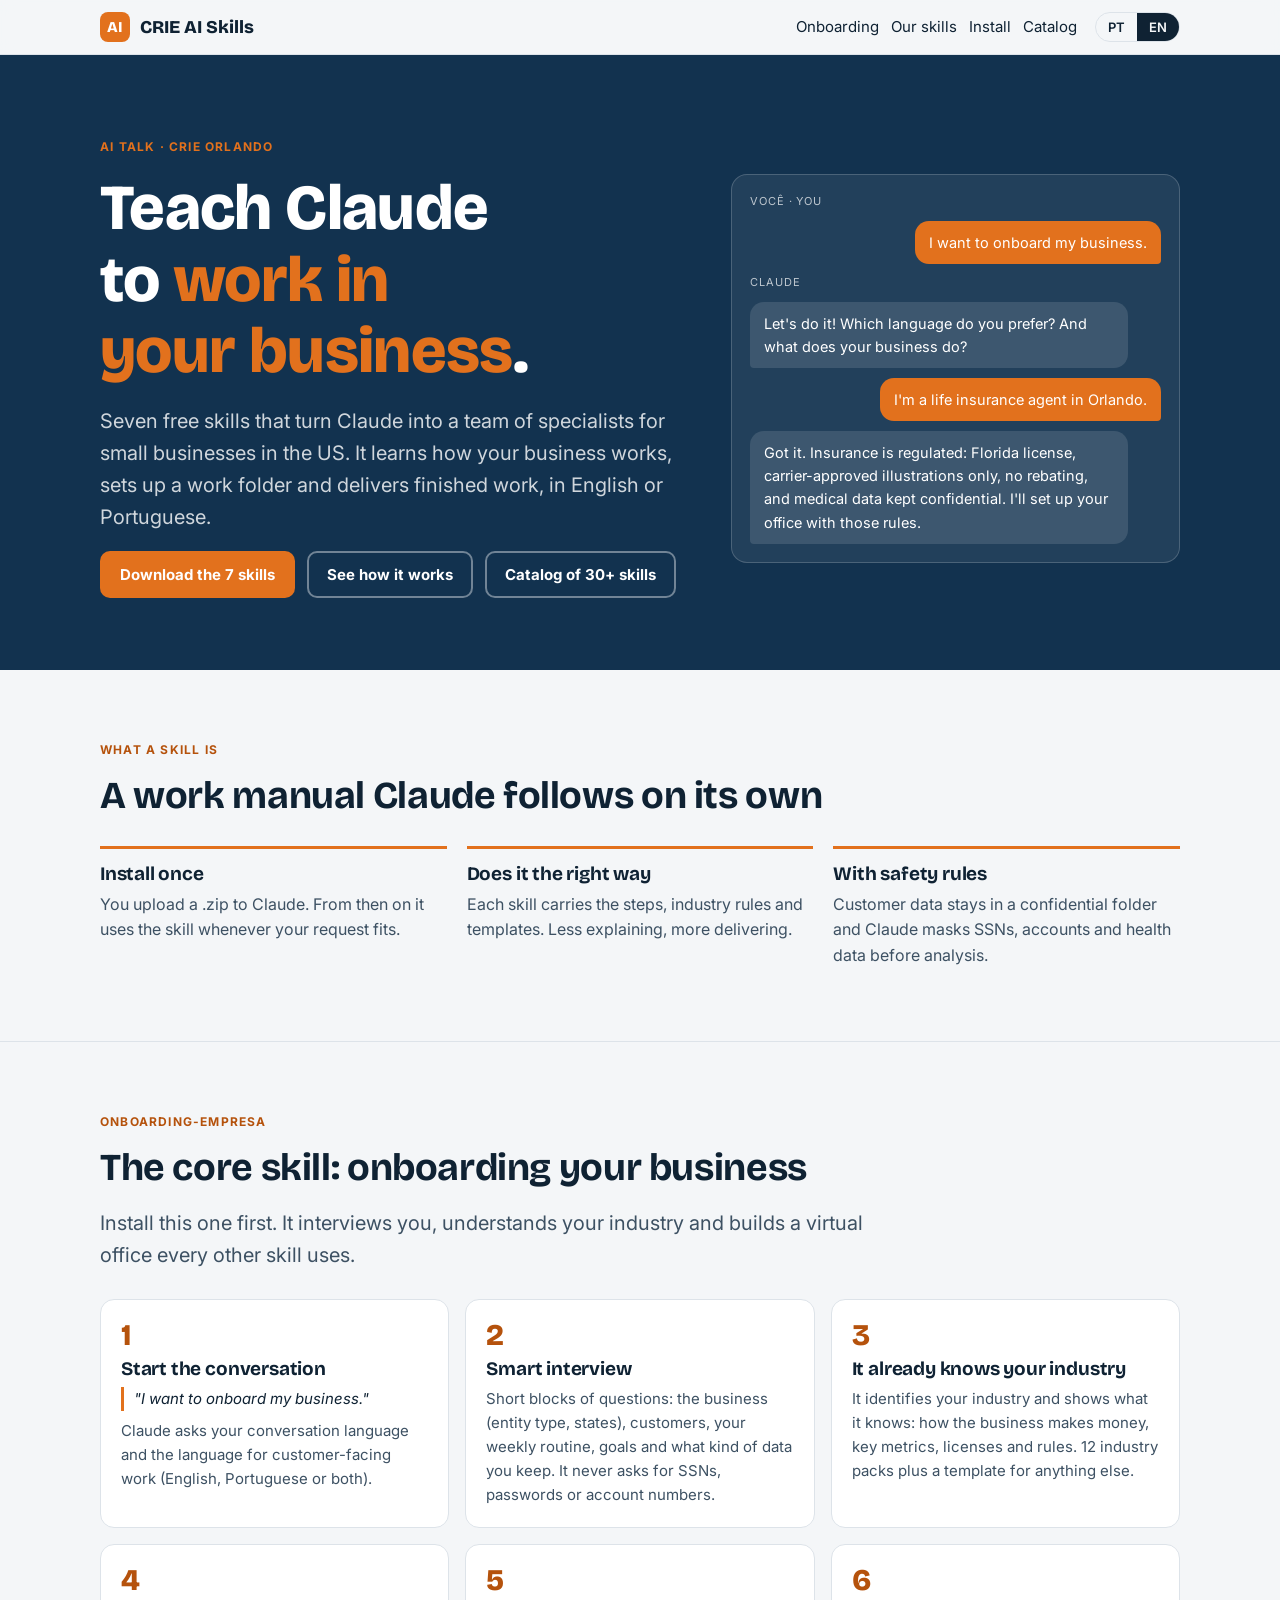
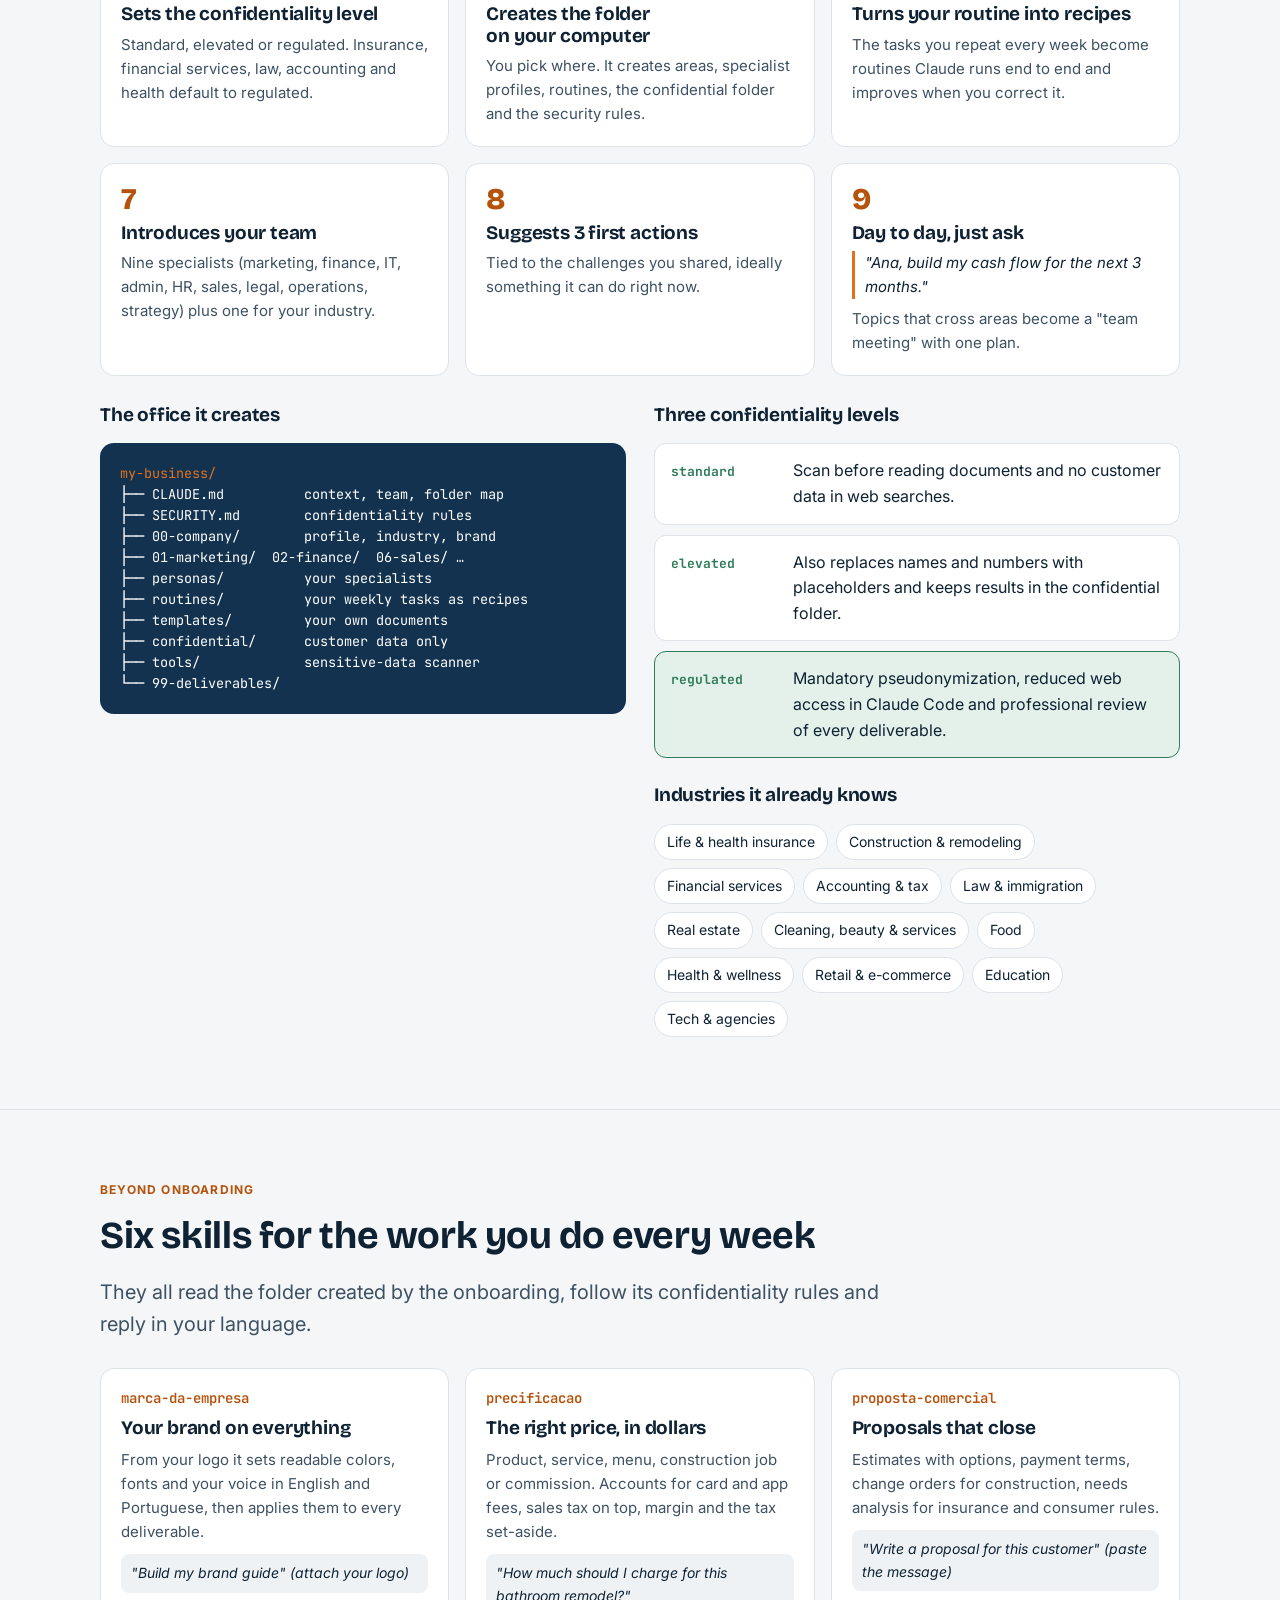
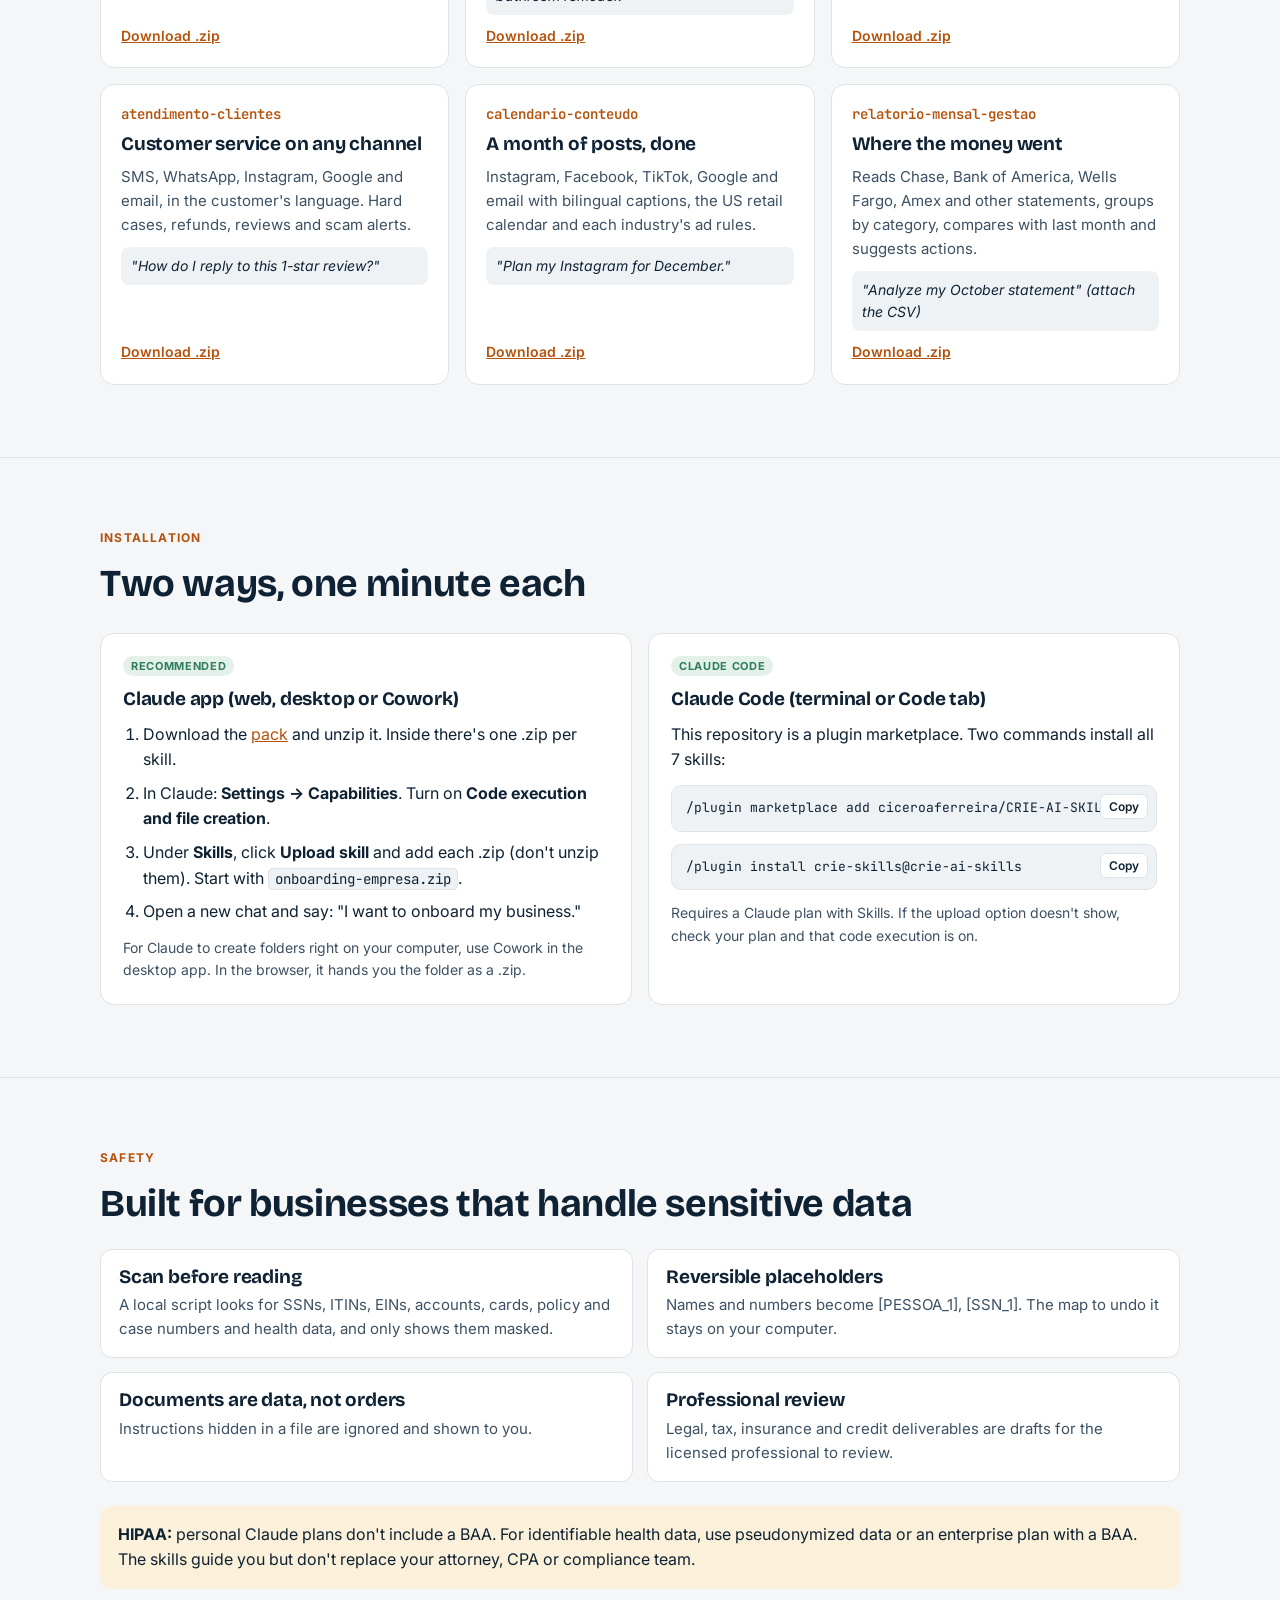
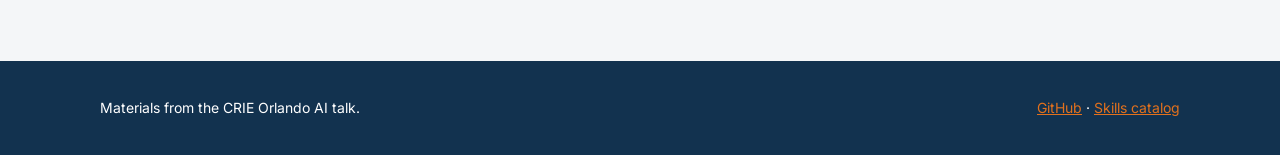
==== docs/index.html @ 51f18481 "Add CRIE AI Skills: 7 bilingual Claude skills, website and catalog - plugins/crie-skills: onboarding" ====
<!doctype html>
<html lang="pt-BR" data-lang="pt">
<head>
<meta charset="utf-8">
<meta name="viewport" content="width=device-width, initial-scale=1, viewport-fit=cover">
<title>CRIE AI Skills</title>
<meta name="description" content="Skills do Claude para pequenas empresas nos EUA: onboarding, marca, preço, propostas, atendimento, conteúdo e relatório mensal. Claude skills for US small businesses, in Portuguese and English.">
<link rel="preconnect" href="https://fonts.googleapis.com">
<link rel="stylesheet" href="https://fonts.googleapis.com/css2?family=Bricolage+Grotesque:wght@600;700;800&family=Inter:wght@400;500;600;700&family=JetBrains+Mono:wght@400;600&display=swap">
<link rel="stylesheet" href="assets/site.css">
<script src="assets/site.js" defer></script>
</head>
<body>

<header class="top">
  <div class="wrap">
    <a class="brand" href="./"><span class="mark" aria-hidden="true">AI</span>CRIE AI Skills</a>
    <nav class="nav" aria-label="Principal">
      <span class="links">
        <a href="#onboarding"><span lang="pt">Onboarding</span><span lang="en">Onboarding</span></a>&nbsp;&nbsp;
        <a href="#skills"><span lang="pt">Nossas skills</span><span lang="en">Our skills</span></a>&nbsp;&nbsp;
        <a href="#instalar"><span lang="pt">Instalar</span><span lang="en">Install</span></a>&nbsp;&nbsp;
        <a href="catalogo.html"><span lang="pt">Catálogo</span><span lang="en">Catalog</span></a>
      </span>
      <span class="langbar" role="group" aria-label="Idioma / Language">
        <button type="button" data-lang="pt" aria-pressed="true">PT</button>
        <button type="button" data-lang="en" aria-pressed="false">EN</button>
      </span>
    </nav>
  </div>
</header>

<section class="hero">
  <div class="wrap">
    <div class="stack">
      <span class="eyebrow" style="color: var(--citrus)"><span lang="pt">Palestra de IA · CRIE Orlando</span><span lang="en">AI talk · CRIE Orlando</span></span>
      <h1><span lang="pt">Ensine o Claude a <span class="hl">trabalhar na sua empresa</span>.</span><span lang="en">Teach Claude to <span class="hl">work in your business</span>.</span></h1>
      <p class="lede"><span lang="pt">Sete skills gratuitas que transformam o Claude em um time de especialistas para pequenas empresas nos EUA. Ele aprende como o seu negócio funciona, organiza uma pasta de trabalho e entrega o serviço pronto, em português ou inglês.</span><span lang="en">Seven free skills that turn Claude into a team of specialists for small businesses in the US. It learns how your business works, sets up a work folder and delivers finished work, in English or Portuguese.</span></p>
      <div class="cta">
        <a class="btn btn-primary" href="downloads/Pacote-CRIE-Skills.zip"><span lang="pt">Baixar as 7 skills</span><span lang="en">Download the 7 skills</span></a>
        <a class="btn btn-ghost" href="#onboarding"><span lang="pt">Ver como funciona</span><span lang="en">See how it works</span></a>
        <a class="btn btn-ghost" href="catalogo.html"><span lang="pt">Catálogo com 30+ skills</span><span lang="en">Catalog of 30+ skills</span></a>
      </div>
    </div>
    <div class="chat" aria-label="Exemplo de conversa / Sample conversation">
      <span class="who">Você · You</span>
      <div class="bubble user"><span lang="pt">Quero fazer o onboarding da minha empresa.</span><span lang="en">I want to onboard my business.</span></div>
      <span class="who">Claude</span>
      <div class="bubble bot"><span lang="pt">Vamos lá! Em que idioma prefere conversar? E o que a sua empresa faz?</span><span lang="en">Let's do it! Which language do you prefer? And what does your business do?</span></div>
      <div class="bubble user"><span lang="pt">Sou corretora de seguro de vida em Orlando.</span><span lang="en">I'm a life insurance agent in Orlando.</span></div>
      <div class="bubble bot"><span lang="pt">Entendi. Seguro é setor regulado: licença na Flórida, ilustrações só da seguradora, nada de rebating e dados médicos sob sigilo. Vou montar seu escritório com essas regras.</span><span lang="en">Got it. Insurance is regulated: Florida license, carrier-approved illustrations only, no rebating, and medical data kept confidential. I'll set up your office with those rules.</span></div>
    </div>
  </div>
</section>

<section class="band">
  <div class="wrap stack" style="gap: 28px">
    <div class="stack">
      <span class="eyebrow"><span lang="pt">O que é uma skill</span><span lang="en">What a skill is</span></span>
      <h2><span lang="pt">Um manual de trabalho que o Claude segue sozinho</span><span lang="en">A work manual Claude follows on its own</span></h2>
    </div>
    <div class="trio">
      <div><h3><span lang="pt">Instala uma vez</span><span lang="en">Install once</span></h3><p><span lang="pt">Você envia um arquivo .zip para o Claude. A partir daí ele usa a skill sempre que o pedido combinar.</span><span lang="en">You upload a .zip to Claude. From then on it uses the skill whenever your request fits.</span></p></div>
      <div><h3><span lang="pt">Faz do jeito certo</span><span lang="en">Does it the right way</span></h3><p><span lang="pt">Cada skill traz o passo a passo, as regras do setor e modelos prontos. Menos explicação, mais entrega.</span><span lang="en">Each skill carries the steps, industry rules and templates. Less explaining, more delivering.</span></p></div>
      <div><h3><span lang="pt">Com regras de segurança</span><span lang="en">With safety rules</span></h3><p><span lang="pt">Dados de clientes ficam numa pasta confidencial e o Claude mascara SSN, contas e dados de saúde antes de analisar.</span><span lang="en">Customer data stays in a confidential folder and Claude masks SSNs, accounts and health data before analysis.</span></p></div>
    </div>
  </div>
</section>

<section class="band" id="onboarding">
  <div class="wrap stack" style="gap: 28px">
    <div class="stack">
      <span class="eyebrow">onboarding-empresa</span>
      <h2><span lang="pt">A skill principal: o onboarding da sua empresa</span><span lang="en">The core skill: onboarding your business</span></h2>
      <p class="lede"><span lang="pt">Instale esta primeiro. Ela entrevista você, entende o seu setor e monta um escritório virtual que todas as outras skills usam.</span><span lang="en">Install this one first. It interviews you, understands your industry and builds a virtual office every other skill uses.</span></p>
    </div>
    <ol class="steps">
      <li><h3><span lang="pt">Comece a conversa</span><span lang="en">Start the conversation</span></h3><p class="say"><span lang="pt">"Quero fazer o onboarding da minha empresa."</span><span lang="en">"I want to onboard my business."</span></p><p><span lang="pt">O Claude pergunta o idioma da conversa e o idioma das entregas para clientes (inglês, português ou os dois).</span><span lang="en">Claude asks your conversation language and the language for customer-facing work (English, Portuguese or both).</span></p></li>
      <li><h3><span lang="pt">Entrevista inteligente</span><span lang="en">Smart interview</span></h3><p><span lang="pt">Perguntas em blocos curtos: a empresa (tipo de entidade, estados onde atua), os clientes, a sua rotina, os objetivos e que tipo de dado você guarda. Nunca pede SSN, senhas ou contas.</span><span lang="en">Short blocks of questions: the business (entity type, states), customers, your weekly routine, goals and what kind of data you keep. It never asks for SSNs, passwords or account numbers.</span></p></li>
      <li><h3><span lang="pt">Ele já conhece o seu setor</span><span lang="en">It already knows your industry</span></h3><p><span lang="pt">Identifica o ramo e mostra o que sabe: como o negócio ganha dinheiro, indicadores, licenças e regras. São 12 pacotes de setor e um modelo para qualquer outro.</span><span lang="en">It identifies your industry and shows what it knows: how the business makes money, key metrics, licenses and rules. 12 industry packs plus a template for anything else.</span></p></li>
      <li><h3><span lang="pt">Define o nível de sigilo</span><span lang="en">Sets the confidentiality level</span></h3><p><span lang="pt">Padrão, elevado ou regulado. Seguros, financeiras, advocacia, contabilidade e saúde entram como regulado.</span><span lang="en">Standard, elevated or regulated. Insurance, financial services, law, accounting and health default to regulated.</span></p></li>
      <li><h3><span lang="pt">Cria a pasta no seu computador</span><span lang="en">Creates the folder on your computer</span></h3><p><span lang="pt">Você escolhe onde. Ele cria as áreas, as fichas dos especialistas, as rotinas, a pasta confidencial e as regras de segurança.</span><span lang="en">You pick where. It creates areas, specialist profiles, routines, the confidential folder and the security rules.</span></p></li>
      <li><h3><span lang="pt">Transforma sua rotina em receitas</span><span lang="en">Turns your routine into recipes</span></h3><p><span lang="pt">As tarefas que você repete toda semana viram rotinas que o Claude executa de ponta a ponta e melhora quando você corrige.</span><span lang="en">The tasks you repeat every week become routines Claude runs end to end and improves when you correct it.</span></p></li>
      <li><h3><span lang="pt">Apresenta o seu time</span><span lang="en">Introduces your team</span></h3><p><span lang="pt">Nove especialistas (marketing, finanças, TI, administrativo, RH, vendas, jurídico, operações, estratégia) mais um do seu setor.</span><span lang="en">Nine specialists (marketing, finance, IT, admin, HR, sales, legal, operations, strategy) plus one for your industry.</span></p></li>
      <li><h3><span lang="pt">Sugere as 3 primeiras ações</span><span lang="en">Suggests 3 first actions</span></h3><p><span lang="pt">Ligadas aos desafios que você contou, e de preferência algo que ele já pode fazer agora.</span><span lang="en">Tied to the challenges you shared, ideally something it can do right now.</span></p></li>
      <li><h3><span lang="pt">No dia a dia, é só chamar</span><span lang="en">Day to day, just ask</span></h3><p class="say"><span lang="pt">"Ana, monte meu fluxo de caixa dos próximos 3 meses."</span><span lang="en">"Ana, build my cash flow for the next 3 months."</span></p><p><span lang="pt">Assunto que envolve várias áreas vira uma "reunião de time" com um plano único.</span><span lang="en">Topics that cross areas become a "team meeting" with one plan.</span></p></li>
    </ol>

    <div class="split">
      <div class="stack">
        <h3><span lang="pt">O escritório que ele cria</span><span lang="en">The office it creates</span></h3>
<pre class="tree" lang="en"><span class="c">my-business/</span>
├── CLAUDE.md          context, team, folder map
├── SECURITY.md        confidentiality rules
├── 00-company/        profile, industry, brand
├── 01-marketing/  02-finance/  06-sales/ …
├── personas/          your specialists
├── routines/          your weekly tasks as recipes
├── templates/         your own documents
├── confidential/      customer data only
├── tools/             sensitive-data scanner
└── 99-deliverables/</pre>
<pre class="tree" lang="pt"><span class="c">minha-empresa/</span>
├── CLAUDE.md          contexto, time, mapa de pastas
├── SEGURANCA.md       regras de sigilo
├── 00-empresa/        perfil, setor, marca
├── 01-marketing/  02-financas/  06-comercial/ …
├── personas/          seus especialistas
├── rotinas/           suas tarefas da semana
├── modelos/           seus documentos
├── confidencial/      só dados de clientes
├── ferramentas/       detector de dados sensíveis
└── 99-entregas/</pre>
      </div>
      <div class="stack">
        <h3><span lang="pt">Três níveis de sigilo</span><span lang="en">Three confidentiality levels</span></h3>
        <div class="levels">
          <div class="level"><b>standard</b><span><span lang="pt">Varredura antes de ler documentos e nada de dados de clientes em buscas na web.</span><span lang="en">Scan before reading documents and no customer data in web searches.</span></span></div>
          <div class="level"><b>elevated</b><span><span lang="pt">Também troca nomes e números por marcadores e guarda resultados na pasta confidencial.</span><span lang="en">Also replaces names and numbers with placeholders and keeps results in the confidential folder.</span></span></div>
          <div class="level reg"><b>regulated</b><span><span lang="pt">Pseudonimização obrigatória, acesso à web reduzido no Claude Code e revisão profissional de toda entrega.</span><span lang="en">Mandatory pseudonymization, reduced web access in Claude Code and professional review of every deliverable.</span></span></div>
        </div>
        <h3 style="margin-top: 8px"><span lang="pt">Setores que ele já conhece</span><span lang="en">Industries it already knows</span></h3>
        <div class="chips">
          <span class="chip"><span lang="pt">Seguro de vida e saúde</span><span lang="en">Life &amp; health insurance</span></span>
          <span class="chip"><span lang="pt">Construção e reformas</span><span lang="en">Construction &amp; remodeling</span></span>
          <span class="chip"><span lang="pt">Serviços financeiros</span><span lang="en">Financial services</span></span>
          <span class="chip"><span lang="pt">Contabilidade e impostos</span><span lang="en">Accounting &amp; tax</span></span>
          <span class="chip"><span lang="pt">Advocacia e imigração</span><span lang="en">Law &amp; immigration</span></span>
          <span class="chip"><span lang="pt">Imóveis</span><span lang="en">Real estate</span></span>
          <span class="chip"><span lang="pt">Limpeza, beleza e serviços</span><span lang="en">Cleaning, beauty &amp; services</span></span>
          <span class="chip"><span lang="pt">Alimentação</span><span lang="en">Food</span></span>
          <span class="chip"><span lang="pt">Saúde e bem-estar</span><span lang="en">Health &amp; wellness</span></span>
          <span class="chip"><span lang="pt">Varejo e e-commerce</span><span lang="en">Retail &amp; e-commerce</span></span>
          <span class="chip"><span lang="pt">Educação</span><span lang="en">Education</span></span>
          <span class="chip"><span lang="pt">Tecnologia e agências</span><span lang="en">Tech &amp; agencies</span></span>
        </div>
      </div>
    </div>
  </div>
</section>

<section class="band" id="skills">
  <div class="wrap stack" style="gap: 28px">
    <div class="stack">
      <span class="eyebrow"><span lang="pt">Além do onboarding</span><span lang="en">Beyond onboarding</span></span>
      <h2><span lang="pt">Seis skills para o trabalho de toda semana</span><span lang="en">Six skills for the work you do every week</span></h2>
      <p class="lede"><span lang="pt">Todas leem a pasta criada pelo onboarding, seguem as regras de sigilo e respondem no seu idioma.</span><span lang="en">They all read the folder created by the onboarding, follow its confidentiality rules and reply in your language.</span></p>
    </div>
    <div class="cards">
      <article class="card">
        <span class="name">marca-da-empresa</span>
        <h3><span lang="pt">Sua marca em tudo</span><span lang="en">Your brand on everything</span></h3>
        <p><span lang="pt">A partir do seu logo, define cores com contraste legível, fontes e o tom de voz em inglês e português, e aplica em cada entrega.</span><span lang="en">From your logo it sets readable colors, fonts and your voice in English and Portuguese, then applies them to every deliverable.</span></p>
        <p class="ex"><span lang="pt">"Monte o manual da minha marca" (envie o logo)</span><span lang="en">"Build my brand guide" (attach your logo)</span></p>
        <a class="dl" href="downloads/marca-da-empresa.zip"><span lang="pt">Baixar .zip</span><span lang="en">Download .zip</span></a>
      </article>
      <article class="card">
        <span class="name">precificacao</span>
        <h3><span lang="pt">O preço certo, em dólar</span><span lang="en">The right price, in dollars</span></h3>
        <p><span lang="pt">Produto, serviço, cardápio, obra ou comissão. Considera taxas de cartão e apps, sales tax por fora, margem e quanto separar para impostos.</span><span lang="en">Product, service, menu, construction job or commission. Accounts for card and app fees, sales tax on top, margin and the tax set-aside.</span></p>
        <p class="ex"><span lang="pt">"Quanto cobro por essa reforma de banheiro?"</span><span lang="en">"How much should I charge for this bathroom remodel?"</span></p>
        <a class="dl" href="downloads/precificacao.zip"><span lang="pt">Baixar .zip</span><span lang="en">Download .zip</span></a>
      </article>
      <article class="card">
        <span class="name">proposta-comercial</span>
        <h3><span lang="pt">Propostas que fecham</span><span lang="en">Proposals that close</span></h3>
        <p><span lang="pt">Orçamentos com opções, termos de pagamento, ordens de alteração para obras, análise de necessidades para seguros e regras de consumidor.</span><span lang="en">Estimates with options, payment terms, change orders for construction, needs analysis for insurance and consumer rules.</span></p>
        <p class="ex"><span lang="pt">"Faça a proposta para este cliente" (cole a mensagem)</span><span lang="en">"Write a proposal for this customer" (paste the message)</span></p>
        <a class="dl" href="downloads/proposta-comercial.zip"><span lang="pt">Baixar .zip</span><span lang="en">Download .zip</span></a>
      </article>
      <article class="card">
        <span class="name">atendimento-clientes</span>
        <h3><span lang="pt">Atendimento em qualquer canal</span><span lang="en">Customer service on any channel</span></h3>
        <p><span lang="pt">SMS, WhatsApp, Instagram, Google e e-mail, no idioma do cliente. Casos difíceis, reembolsos, avaliações e alertas de golpe.</span><span lang="en">SMS, WhatsApp, Instagram, Google and email, in the customer's language. Hard cases, refunds, reviews and scam alerts.</span></p>
        <p class="ex"><span lang="pt">"Como respondo esta avaliação de 1 estrela?"</span><span lang="en">"How do I reply to this 1-star review?"</span></p>
        <a class="dl" href="downloads/atendimento-clientes.zip"><span lang="pt">Baixar .zip</span><span lang="en">Download .zip</span></a>
      </article>
      <article class="card">
        <span class="name">calendario-conteudo</span>
        <h3><span lang="pt">O mês de posts pronto</span><span lang="en">A month of posts, done</span></h3>
        <p><span lang="pt">Instagram, Facebook, TikTok, Google e e-mail com legendas bilíngues, datas do varejo americano e regras de publicidade de cada setor.</span><span lang="en">Instagram, Facebook, TikTok, Google and email with bilingual captions, the US retail calendar and each industry's ad rules.</span></p>
        <p class="ex"><span lang="pt">"Planeje meu Instagram de dezembro."</span><span lang="en">"Plan my Instagram for December."</span></p>
        <a class="dl" href="downloads/calendario-conteudo.zip"><span lang="pt">Baixar .zip</span><span lang="en">Download .zip</span></a>
      </article>
      <article class="card">
        <span class="name">relatorio-mensal-gestao</span>
        <h3><span lang="pt">Para onde foi o dinheiro</span><span lang="en">Where the money went</span></h3>
        <p><span lang="pt">Lê o extrato do Chase, Bank of America, Wells Fargo, Amex e outros, separa por categoria, compara com o mês anterior e sugere ações.</span><span lang="en">Reads Chase, Bank of America, Wells Fargo, Amex and other statements, groups by category, compares with last month and suggests actions.</span></p>
        <p class="ex"><span lang="pt">"Analise meu extrato de outubro" (envie o CSV)</span><span lang="en">"Analyze my October statement" (attach the CSV)</span></p>
        <a class="dl" href="downloads/relatorio-mensal-gestao.zip"><span lang="pt">Baixar .zip</span><span lang="en">Download .zip</span></a>
      </article>
    </div>
  </div>
</section>

<section class="band" id="instalar">
  <div class="wrap stack" style="gap: 28px">
    <div class="stack">
      <span class="eyebrow"><span lang="pt">Instalação</span><span lang="en">Installation</span></span>
      <h2><span lang="pt">Dois caminhos, um minuto cada</span><span lang="en">Two ways, one minute each</span></h2>
    </div>
    <div class="install">
      <div class="panel">
        <span class="badge"><span lang="pt">Recomendado</span><span lang="en">Recommended</span></span>
        <h3><span lang="pt">App do Claude (site, desktop ou Cowork)</span><span lang="en">Claude app (web, desktop or Cowork)</span></h3>
        <ol>
          <li><span lang="pt">Baixe o <a href="downloads/Pacote-CRIE-Skills.zip">pacote</a> e descompacte. Dentro há um .zip por skill.</span><span lang="en">Download the <a href="downloads/Pacote-CRIE-Skills.zip">pack</a> and unzip it. Inside there's one .zip per skill.</span></li>
          <li><span lang="pt">No Claude: <b>Configurações → Capacidades</b>. Ative <b>Execução de código e criação de arquivos</b>.</span><span lang="en">In Claude: <b>Settings → Capabilities</b>. Turn on <b>Code execution and file creation</b>.</span></li>
          <li><span lang="pt">Em <b>Skills</b>, clique em <b>Fazer upload</b> e envie cada .zip (sem descompactar). Comece pelo <code>onboarding-empresa.zip</code>.</span><span lang="en">Under <b>Skills</b>, click <b>Upload skill</b> and add each .zip (don't unzip them). Start with <code>onboarding-empresa.zip</code>.</span></li>
          <li><span lang="pt">Abra uma conversa nova e diga: "Quero fazer o onboarding da minha empresa."</span><span lang="en">Open a new chat and say: "I want to onboard my business."</span></li>
        </ol>
        <p class="muted" style="font-size: 14px"><span lang="pt">Para o Claude criar as pastas direto no seu computador, use o Cowork no app desktop. No navegador, ele entrega a pasta em .zip.</span><span lang="en">For Claude to create folders right on your computer, use Cowork in the desktop app. In the browser, it hands you the folder as a .zip.</span></p>
      </div>
      <div class="panel">
        <span class="badge">Claude Code</span>
        <h3><span lang="pt">Claude Code (terminal ou aba Code)</span><span lang="en">Claude Code (terminal or Code tab)</span></h3>
        <p><span lang="pt">Este repositório é um marketplace de plugins. Dois comandos instalam as 7 skills:</span><span lang="en">This repository is a plugin marketplace. Two commands install all 7 skills:</span></p>
        <div class="cmd"><span class="t">/plugin marketplace add ciceroaferreira/CRIE-AI-SKILLS</span><button type="button" class="copy">Copiar</button></div>
        <div class="cmd"><span class="t">/plugin install crie-skills@crie-ai-skills</span><button type="button" class="copy">Copiar</button></div>
        <p class="muted" style="font-size: 14px"><span lang="pt">Precisa de um plano do Claude com Skills. Se a opção de upload não aparecer, confira o plano e se a execução de código está ligada.</span><span lang="en">Requires a Claude plan with Skills. If the upload option doesn't show, check your plan and that code execution is on.</span></p>
      </div>
    </div>
  </div>
</section>

<section class="band" id="seguranca">
  <div class="wrap stack" style="gap: 24px">
    <div class="stack">
      <span class="eyebrow"><span lang="pt">Segurança</span><span lang="en">Safety</span></span>
      <h2><span lang="pt">Feitas para quem lida com dados sensíveis</span><span lang="en">Built for businesses that handle sensitive data</span></h2>
    </div>
    <div class="rules">
      <div class="rule"><h3><span lang="pt">Varredura antes de ler</span><span lang="en">Scan before reading</span></h3><p><span lang="pt">Um script local procura SSN, ITIN, EIN, contas, cartões, números de apólice, processos e dados de saúde, e mostra tudo mascarado.</span><span lang="en">A local script looks for SSNs, ITINs, EINs, accounts, cards, policy and case numbers and health data, and only shows them masked.</span></p></div>
      <div class="rule"><h3><span lang="pt">Marcadores reversíveis</span><span lang="en">Reversible placeholders</span></h3><p><span lang="pt">Nomes e números viram [PESSOA_1], [SSN_1]. O mapa para desfazer fica só no seu computador.</span><span lang="en">Names and numbers become [PESSOA_1], [SSN_1]. The map to undo it stays on your computer.</span></p></div>
      <div class="rule"><h3><span lang="pt">Documentos são dados, não ordens</span><span lang="en">Documents are data, not orders</span></h3><p><span lang="pt">Instruções escondidas num arquivo são ignoradas e mostradas a você.</span><span lang="en">Instructions hidden in a file are ignored and shown to you.</span></p></div>
      <div class="rule"><h3><span lang="pt">Revisão profissional</span><span lang="en">Professional review</span></h3><p><span lang="pt">Entregas jurídicas, fiscais, de seguros e de crédito são rascunhos para o profissional licenciado revisar.</span><span lang="en">Legal, tax, insurance and credit deliverables are drafts for the licensed professional to review.</span></p></div>
    </div>
    <p class="callout"><span lang="pt"><b>HIPAA:</b> os planos pessoais do Claude não incluem BAA. Para dados de saúde identificáveis, use dados pseudonimizados ou um plano empresarial com BAA. As skills orientam, mas não substituem advogado, contador ou a área de conformidade.</span><span lang="en"><b>HIPAA:</b> personal Claude plans don't include a BAA. For identifiable health data, use pseudonymized data or an enterprise plan with a BAA. The skills guide you but don't replace your attorney, CPA or compliance team.</span></p>
  </div>
</section>

<footer>
  <div class="wrap">
    <span><span lang="pt">Material da palestra de IA do CRIE Orlando.</span><span lang="en">Materials from the CRIE Orlando AI talk.</span></span>
    <span><a href="https://github.com/ciceroaferreira/CRIE-AI-SKILLS">GitHub</a> · <a href="catalogo.html"><span lang="pt">Catálogo de skills</span><span lang="en">Skills catalog</span></a></span>
  </div>
</footer>
</body>
</html>
---- docs/assets/site.css ----
/* CRIE AI Skills — shared styles
   Layout: one reading column of 1120px with full-bleed bands; hero → steps → cards → install → safety.
   Language: every text exists twice (lang="pt" / lang="en"); html[data-lang] hides the other one. */
:root {
  --ink: #0f2233;
  --ink-soft: #3d5163;
  --paper: #f4f6f8;
  --card: #ffffff;
  --line: #dde3e9;
  --navy: #12324f;
  --navy-ink: #ffffff;
  --citrus: #e2711d;
  --citrus-ink: #ffffff;
  --citrus-text: #b5520c;
  --leaf: #2f7d5b;
  --leaf-soft: #e3f1ea;
  --warn: #8a5a00;
  --warn-soft: #fbf0d9;
  --code-bg: #eef2f5;
  --font-display: "Bricolage Grotesque", "Avenir Next", "Segoe UI", sans-serif;
  --font-body: "Inter", -apple-system, "Segoe UI", Roboto, sans-serif;
  --font-mono: "JetBrains Mono", ui-monospace, Menlo, Consolas, monospace;
  color-scheme: light;
}
@media (prefers-color-scheme: dark) {
  :root:not([data-theme="light"]) {
    --ink: #e8eef3; --ink-soft: #a8b6c3; --paper: #0d1720; --card: #14212d; --line: #253545;
    --navy: #0a1b2a; --navy-ink: #e8eef3; --citrus: #f08a3c; --citrus-ink: #1a0d02; --citrus-text: #f6a463;
    --leaf: #6cc79c; --leaf-soft: #17352a; --warn: #f0c46a; --warn-soft: #3a2f17; --code-bg: #0f1b26;
    color-scheme: dark;
  }
}
:root[data-theme="dark"] {
  --ink: #e8eef3; --ink-soft: #a8b6c3; --paper: #0d1720; --card: #14212d; --line: #253545;
  --navy: #0a1b2a; --navy-ink: #e8eef3; --citrus: #f08a3c; --citrus-ink: #1a0d02; --citrus-text: #f6a463;
  --leaf: #6cc79c; --leaf-soft: #17352a; --warn: #f0c46a; --warn-soft: #3a2f17; --code-bg: #0f1b26;
  color-scheme: dark;
}

* { box-sizing: border-box; }
html[data-lang="pt"] [lang="en"]:not(html), html[data-lang="en"] [lang="pt"]:not(html) { display: none !important; }
body { margin: 0; background: var(--paper); color: var(--ink); font: 16px/1.6 var(--font-body); }
a { color: var(--citrus-text); }
img { max-width: 100%; }
h1, h2, h3 { font-family: var(--font-display); line-height: 1.12; margin: 0; text-wrap: balance; letter-spacing: -0.01em; }
h1 { font-size: clamp(36px, 6vw, 64px); font-weight: 800; }
h2 { font-size: clamp(26px, 3.4vw, 38px); font-weight: 700; }
h3 { font-size: 19px; font-weight: 700; }
p { margin: 0; }
code, pre { font-family: var(--font-mono); font-size: 0.88em; }
code { background: var(--code-bg); border: 1px solid var(--line); border-radius: 5px; padding: 1px 6px; overflow-wrap: anywhere; }
:focus-visible { outline: 3px solid var(--citrus); outline-offset: 2px; }

.wrap { max-width: 1120px; margin: 0 auto; padding-left: max(20px, env(safe-area-inset-left, 0px)); padding-right: max(20px, env(safe-area-inset-right, 0px)); }
.band { padding-block: 72px; }
.band + .band { border-top: 1px solid var(--line); }
.stack { display: flex; flex-direction: column; gap: 18px; }
.eyebrow { font: 700 12px var(--font-body); text-transform: uppercase; letter-spacing: 0.1em; color: var(--citrus-text); }
.lede { font-size: clamp(17px, 2vw, 20px); color: var(--ink-soft); max-width: 62ch; }
.muted { color: var(--ink-soft); }

/* top bar */
.top { position: sticky; top: 0; z-index: 10; background: color-mix(in srgb, var(--paper) 92%, transparent); backdrop-filter: blur(8px); border-bottom: 1px solid var(--line); }
.top .wrap { display: flex; align-items: center; justify-content: space-between; gap: 16px; padding-block: 12px; flex-wrap: wrap; }
.brand { display: flex; align-items: center; gap: 10px; font: 800 18px var(--font-display); color: var(--ink); text-decoration: none; }
.brand .mark { width: 30px; height: 30px; border-radius: 8px; background: var(--citrus); display: grid; place-items: center; color: var(--citrus-ink); font-size: 15px; }
.nav { display: flex; align-items: center; gap: 18px; flex-wrap: wrap; font-size: 15px; }
.nav a { color: var(--ink); text-decoration: none; }
.nav a:hover { color: var(--citrus-text); }
.langbar { display: inline-flex; border: 1px solid var(--line); border-radius: 999px; overflow: hidden; }
.langbar button { font: 600 13px var(--font-body); background: transparent; color: var(--ink); border: 0; padding: 6px 12px; cursor: pointer; }
.langbar button[aria-pressed="true"] { background: var(--ink); color: var(--paper); }

/* hero */
.hero { background: var(--navy); color: var(--navy-ink); }
.hero .wrap { padding-block: 84px 72px; display: grid; grid-template-columns: minmax(0, 1.3fr) minmax(0, 1fr); gap: 48px; align-items: center; }
.hero .lede { color: color-mix(in srgb, var(--navy-ink) 80%, transparent); }
.hero h1 .hl { color: var(--citrus); }
.cta { display: flex; flex-wrap: wrap; gap: 12px; }
.btn { display: inline-flex; align-items: center; gap: 8px; font: 700 15px var(--font-body); padding: 12px 18px; border-radius: 10px; text-decoration: none; border: 2px solid transparent; }
.btn-primary { background: var(--citrus); color: var(--citrus-ink); }
.btn-ghost { border-color: color-mix(in srgb, var(--navy-ink) 40%, transparent); color: var(--navy-ink); }
.chat { background: color-mix(in srgb, var(--navy-ink) 7%, transparent); border: 1px solid color-mix(in srgb, var(--navy-ink) 18%, transparent); border-radius: 16px; padding: 18px; display: flex; flex-direction: column; gap: 10px; font-size: 14.5px; }
.bubble { padding: 10px 14px; border-radius: 14px; max-width: 92%; }
.bubble.user { align-self: flex-end; background: var(--citrus); color: var(--citrus-ink); border-bottom-right-radius: 4px; }
.bubble.bot { align-self: flex-start; background: color-mix(in srgb, var(--navy-ink) 12%, transparent); border-bottom-left-radius: 4px; }
.chat .who { font-size: 11px; text-transform: uppercase; letter-spacing: 0.08em; opacity: 0.7; }

/* what is a skill */
.trio { display: grid; grid-template-columns: repeat(3, minmax(0, 1fr)); gap: 20px; }
.trio > div { border-top: 3px solid var(--citrus); padding-top: 14px; display: flex; flex-direction: column; gap: 8px; }
.trio p { color: var(--ink-soft); }

/* steps */
.steps { list-style: none; padding: 0; margin: 0; counter-reset: s; display: grid; grid-template-columns: repeat(3, minmax(0, 1fr)); gap: 16px; }
.steps li { counter-increment: s; background: var(--card); border: 1px solid var(--line); border-radius: 14px; padding: 20px; display: flex; flex-direction: column; gap: 8px; }
.steps li::before { content: counter(s); font: 800 30px var(--font-display); color: var(--citrus-text); line-height: 1; }
.steps li p { color: var(--ink-soft); font-size: 15px; }
.steps .say { font-style: italic; color: var(--ink); border-left: 3px solid var(--citrus); padding-left: 10px; }
.split { display: grid; grid-template-columns: minmax(0, 1fr) minmax(0, 1fr); gap: 28px; align-items: start; }
.tree { background: var(--navy); color: var(--navy-ink); border-radius: 14px; padding: 20px; overflow-x: auto; font-size: 13.5px; line-height: 1.55; margin: 0; }
.tree .c { color: var(--citrus); }
.levels { display: grid; gap: 10px; }
.level { background: var(--card); border: 1px solid var(--line); border-radius: 12px; padding: 14px 16px; display: grid; grid-template-columns: 110px minmax(0, 1fr); gap: 12px; align-items: baseline; }
.level b { font-family: var(--font-mono); font-size: 13px; color: var(--leaf); }
.level.reg { border-color: var(--leaf); background: var(--leaf-soft); }
.chips { display: flex; flex-wrap: wrap; gap: 8px; }
.chip { background: var(--card); border: 1px solid var(--line); border-radius: 999px; padding: 6px 12px; font-size: 14px; }

/* skill cards */
.cards { display: grid; grid-template-columns: repeat(3, minmax(0, 1fr)); gap: 16px; }
.card { background: var(--card); border: 1px solid var(--line); border-radius: 14px; padding: 20px; display: flex; flex-direction: column; gap: 10px; min-width: 0; }
.card .name { font: 600 14px var(--font-mono); color: var(--citrus-text); overflow-wrap: anywhere; }
.card p { font-size: 15px; color: var(--ink-soft); }
.card .ex { font-size: 14px; font-style: italic; color: var(--ink); background: var(--code-bg); border-radius: 8px; padding: 8px 10px; }
.card .dl { margin-top: auto; font-weight: 600; font-size: 14px; }

/* install */
.install { display: grid; grid-template-columns: repeat(2, minmax(0, 1fr)); gap: 16px; }
.panel { background: var(--card); border: 1px solid var(--line); border-radius: 14px; padding: 22px; display: flex; flex-direction: column; gap: 12px; }
.panel ol { margin: 0; padding-left: 20px; display: flex; flex-direction: column; gap: 8px; }
.cmd { position: relative; background: var(--code-bg); border: 1px solid var(--line); border-radius: 10px; padding: 12px 70px 12px 14px; overflow-x: auto; white-space: pre; font-family: var(--font-mono); font-size: 13px; }
.copy { position: absolute; top: 8px; right: 8px; font: 600 12px var(--font-body); background: var(--card); color: var(--ink); border: 1px solid var(--line); border-radius: 6px; padding: 4px 8px; cursor: pointer; }
.badge { display: inline-block; font: 700 11px var(--font-body); text-transform: uppercase; letter-spacing: 0.06em; padding: 3px 8px; border-radius: 999px; background: var(--leaf-soft); color: var(--leaf); align-self: flex-start; }
.badge.warn { background: var(--warn-soft); color: var(--warn); }

/* safety */
.rules { display: grid; grid-template-columns: repeat(2, minmax(0, 1fr)); gap: 14px; }
.rule { background: var(--card); border: 1px solid var(--line); border-radius: 12px; padding: 16px 18px; display: flex; flex-direction: column; gap: 6px; }
.rule p { color: var(--ink-soft); font-size: 15px; }
.callout { background: var(--warn-soft); border-radius: 12px; padding: 16px 18px; color: var(--ink); }

footer { background: var(--navy); color: var(--navy-ink); }
footer .wrap { padding-block: 36px; display: flex; flex-wrap: wrap; gap: 12px 28px; justify-content: space-between; font-size: 14px; }
footer a { color: var(--citrus); }

/* catalog */
.filters { display: flex; flex-wrap: wrap; gap: 8px; }
.filters button { font: 600 14px var(--font-body); background: var(--card); color: var(--ink); border: 1px solid var(--line); border-radius: 999px; padding: 7px 14px; cursor: pointer; }
.filters button[aria-pressed="true"] { background: var(--ink); color: var(--paper); border-color: var(--ink); }
.search { font: 15px var(--font-body); padding: 10px 14px; border-radius: 10px; border: 1px solid var(--line); background: var(--card); color: var(--ink); width: 100%; max-width: 420px; }
.cat-group { display: flex; flex-direction: column; gap: 14px; }
.cat-card { background: var(--card); border: 1px solid var(--line); border-radius: 14px; padding: 18px; display: flex; flex-direction: column; gap: 10px; min-width: 0; }
.cat-card .head { display: flex; justify-content: space-between; gap: 10px; align-items: flex-start; flex-wrap: wrap; }
.cat-card .name { font: 600 15px var(--font-mono); overflow-wrap: anywhere; }
.cat-card .meta { display: flex; flex-wrap: wrap; gap: 6px 14px; font-size: 13px; color: var(--ink-soft); }
.cat-card details summary { cursor: pointer; font-weight: 600; font-size: 14px; }
.cat-card details[open] summary { margin-bottom: 8px; }

@media (max-width: 960px) {
  .hero .wrap, .split { grid-template-columns: minmax(0, 1fr); }
  .steps, .cards { grid-template-columns: repeat(2, minmax(0, 1fr)); }
}
@media (max-width: 640px) {
  .band { padding-block: 52px; }
  .trio, .steps, .cards, .install, .rules { grid-template-columns: minmax(0, 1fr); }
  .level { grid-template-columns: minmax(0, 1fr); gap: 4px; }
  .nav .links { display: none; }
}
@media (prefers-reduced-motion: reduce) { * { scroll-behavior: auto !important; } }
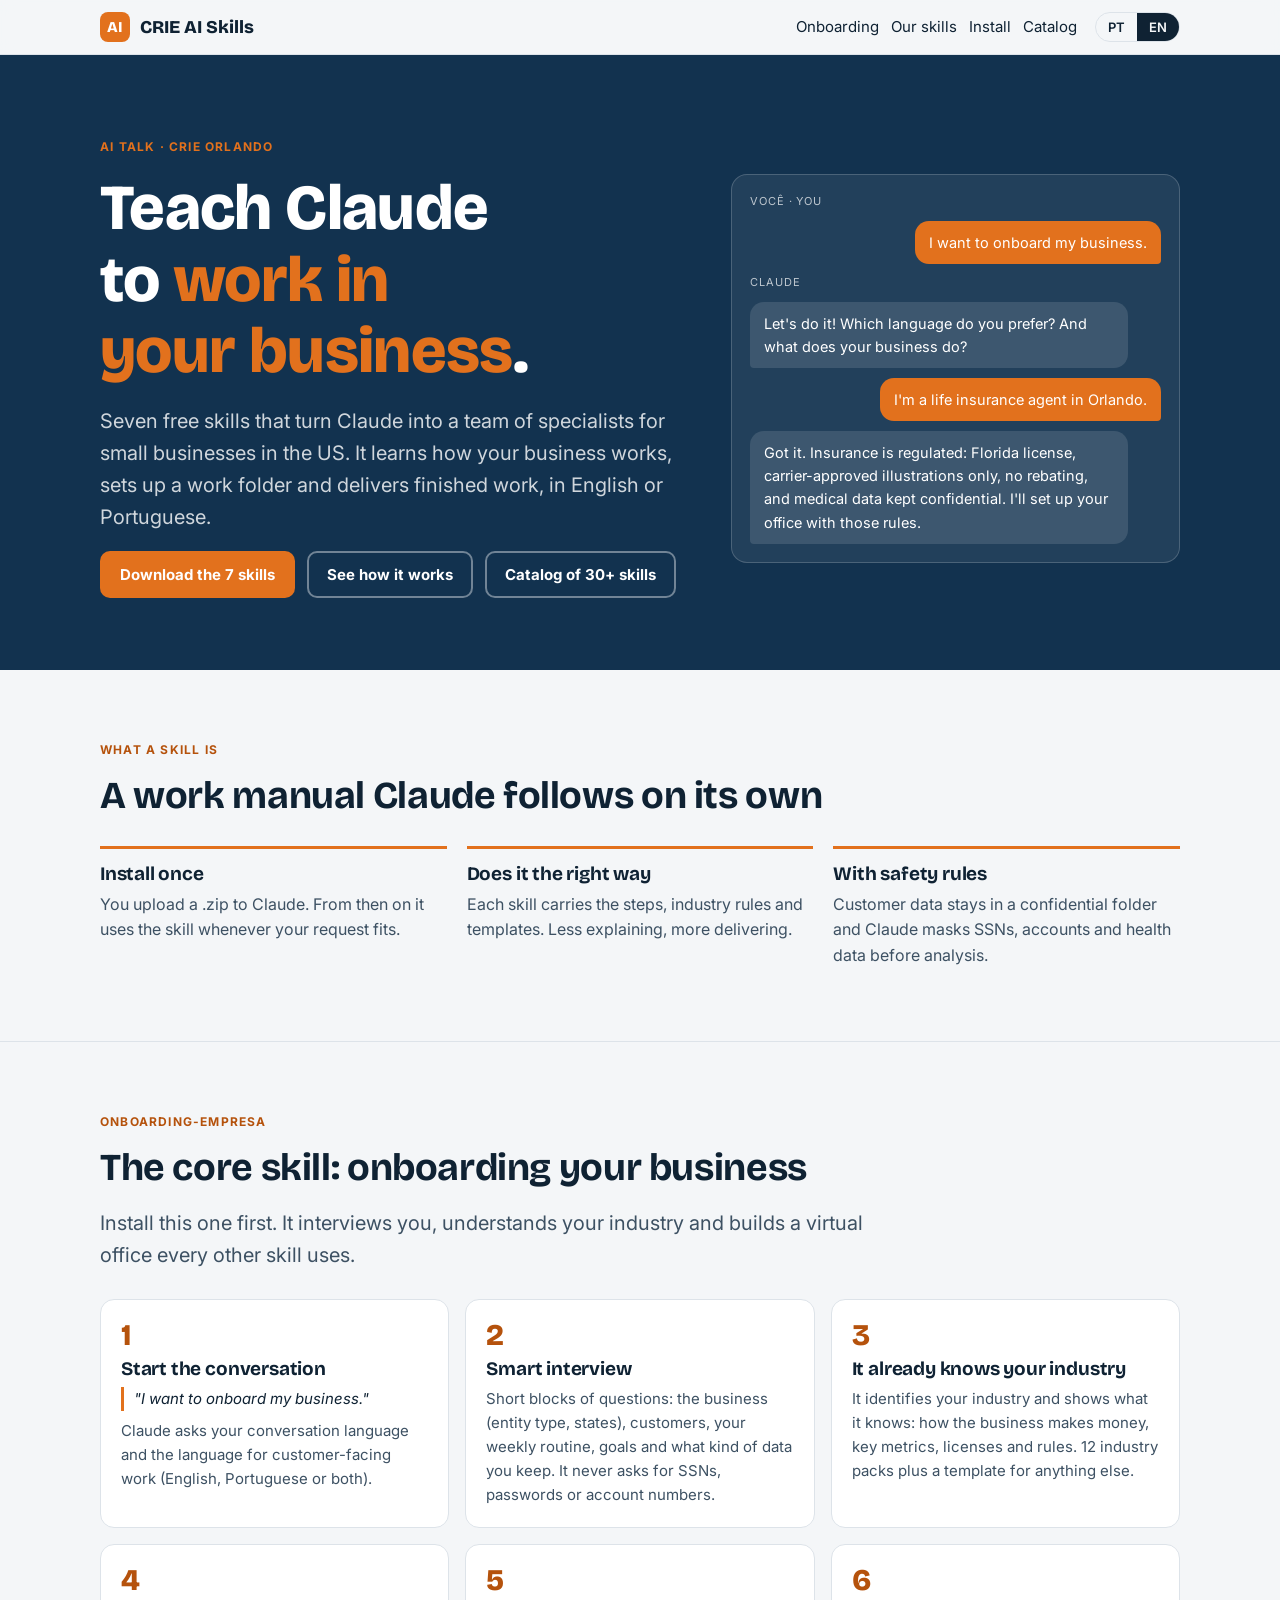
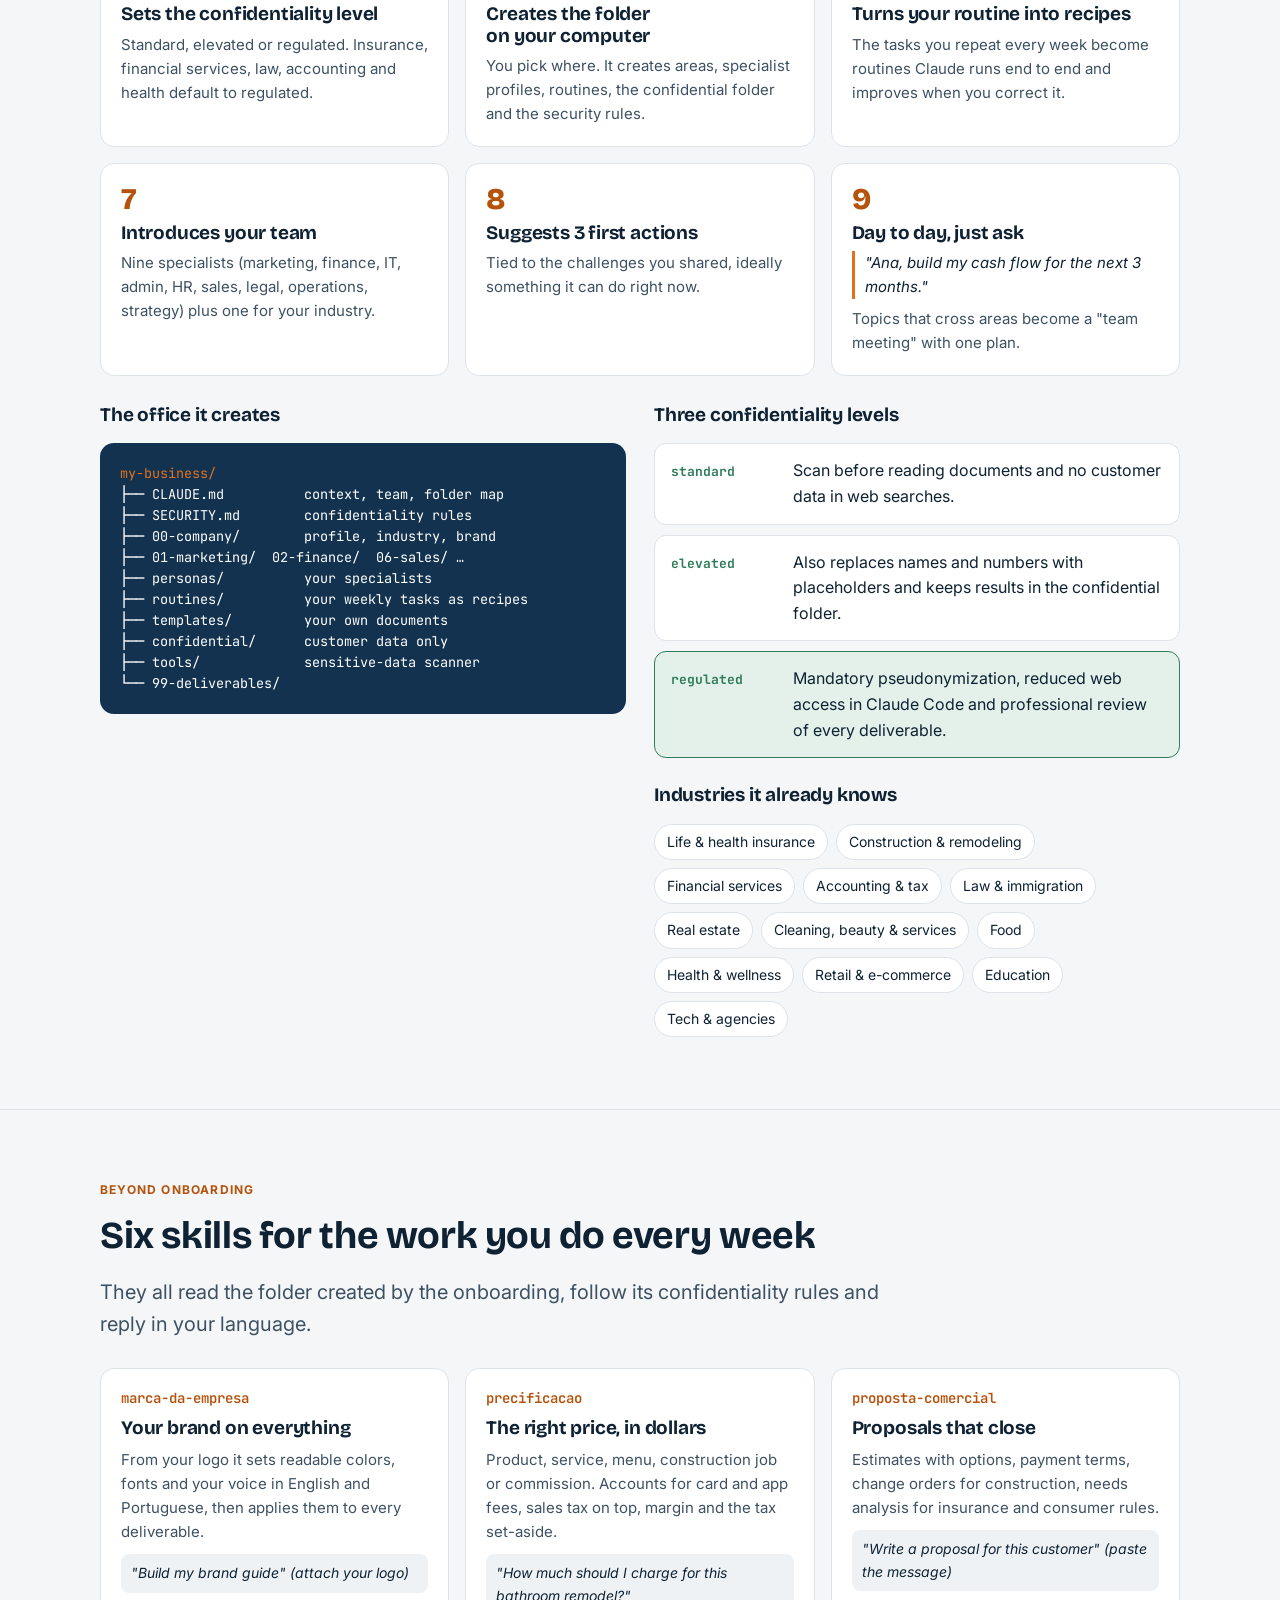
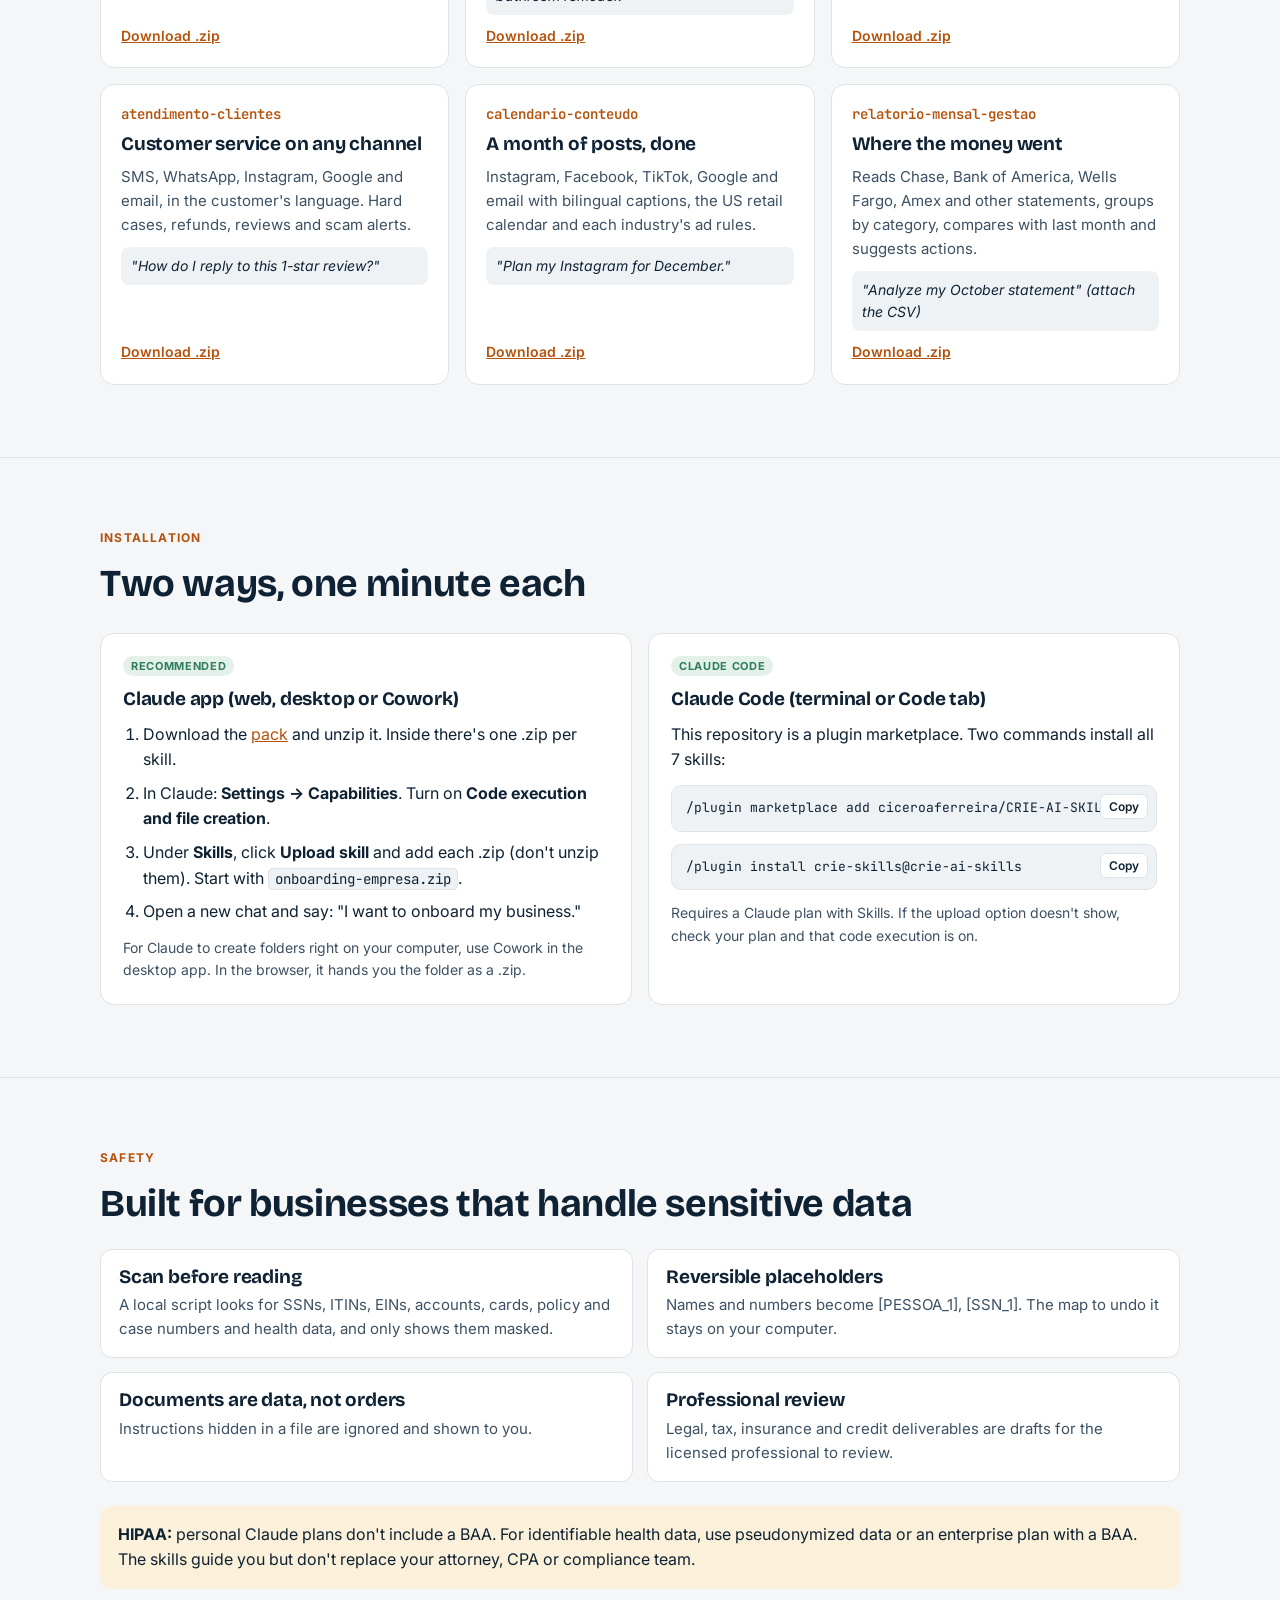
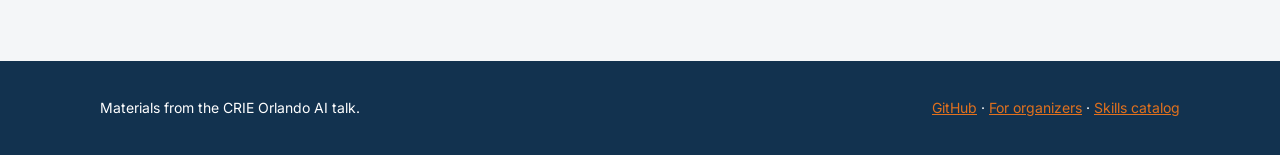
==== commit 57866eb6: "Add organizers page with curated skills; link it from the site Co-Authored-By: Claude Opus 5.5 <nore" ====
--- a/docs/index.html
+++ b/docs/index.html
@@ -242,7 +242,7 @@
 <footer>
   <div class="wrap">
     <span><span lang="pt">Material da palestra de IA do CRIE Orlando.</span><span lang="en">Materials from the CRIE Orlando AI talk.</span></span>
-    <span><a href="https://github.com/ciceroaferreira/CRIE-AI-SKILLS">GitHub</a> · <a href="catalogo.html"><span lang="pt">Catálogo de skills</span><span lang="en">Skills catalog</span></a></span>
+    <span><a href="https://github.com/ciceroaferreira/CRIE-AI-SKILLS">GitHub</a> · <a href="organizacao.html"><span lang="pt">Para a organização</span><span lang="en">For organizers</span></a> · <a href="catalogo.html"><span lang="pt">Catálogo de skills</span><span lang="en">Skills catalog</span></a></span>
   </div>
 </footer>
 </body>
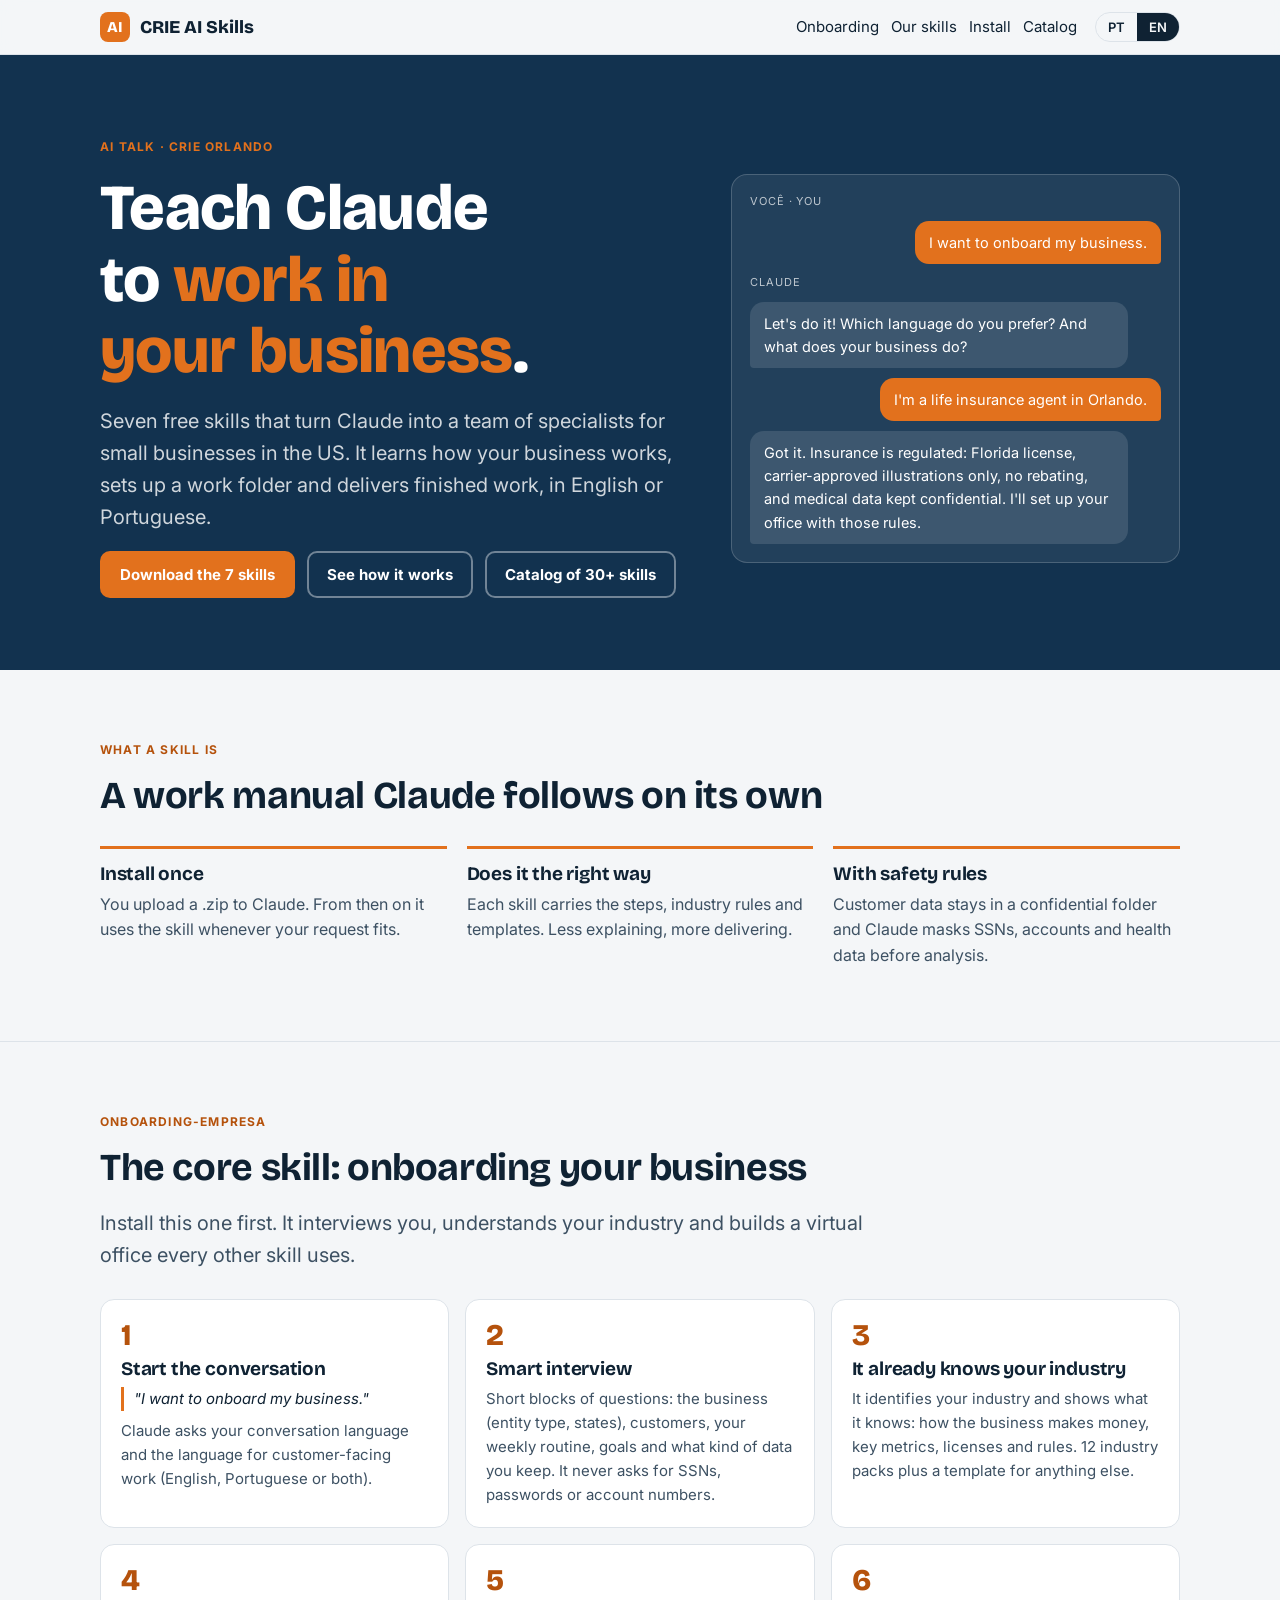
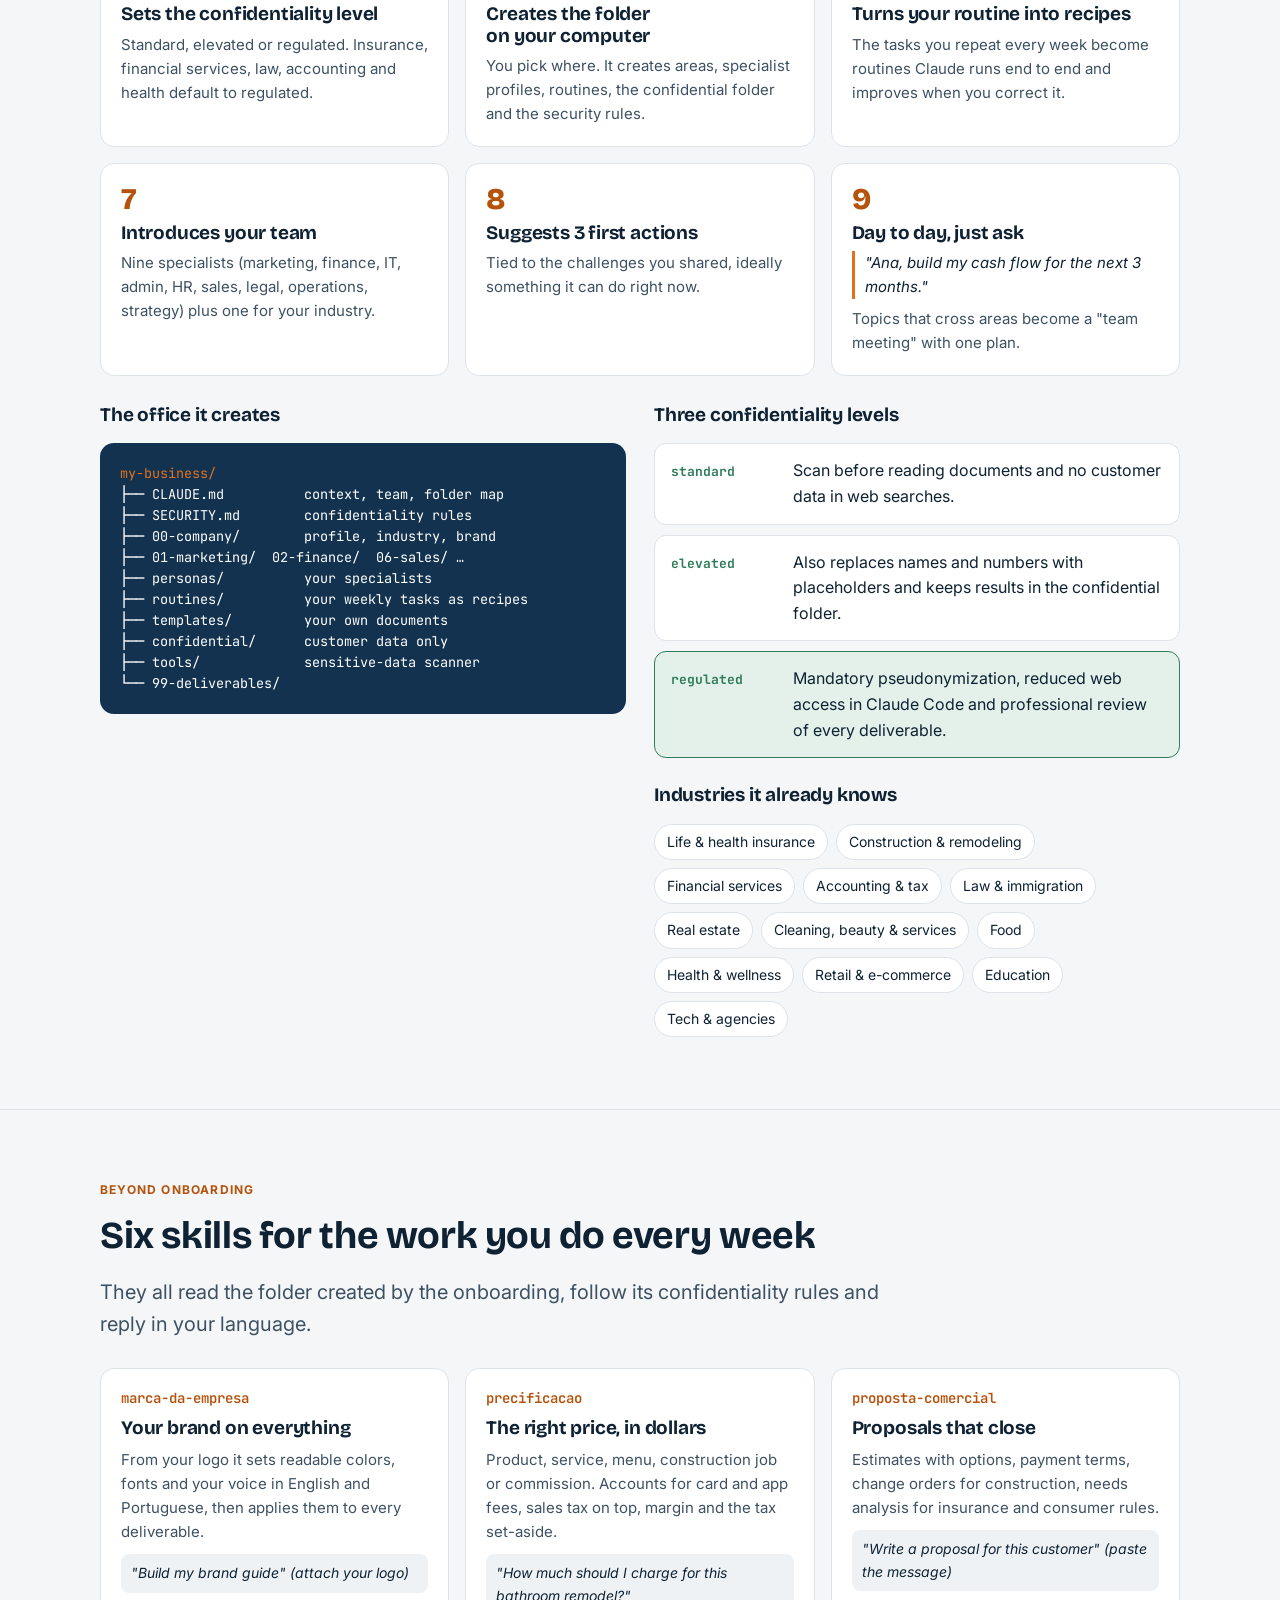
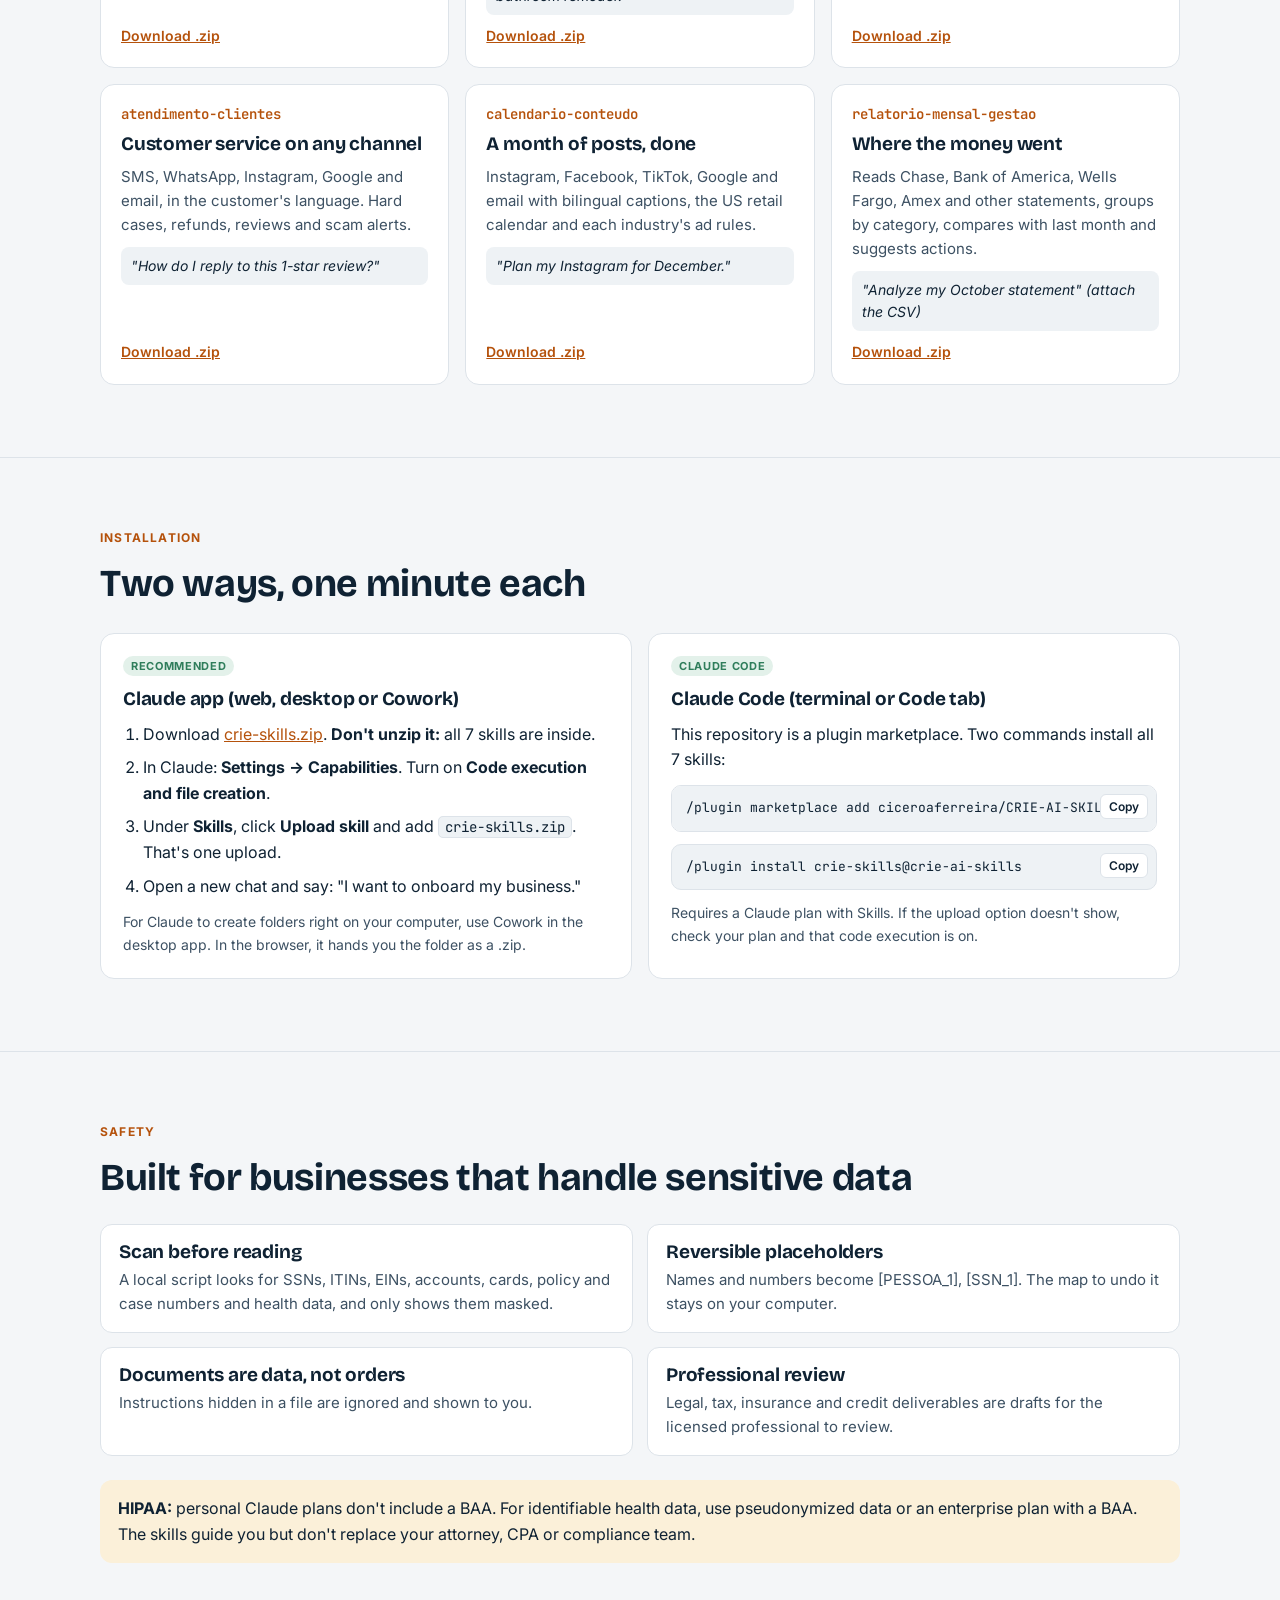
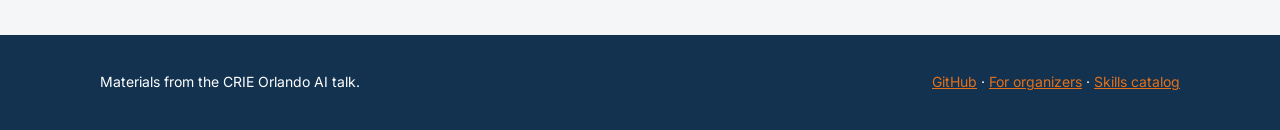
==== commit 0c9c384b: "Pacote único: as 7 skills em um upload só (crie-skills.zip) Antes o aluno precisava descompactar o p" ====
--- a/docs/index.html
+++ b/docs/index.html
@@ -37,7 +37,7 @@
       <h1><span lang="pt">Ensine o Claude a <span class="hl">trabalhar na sua empresa</span>.</span><span lang="en">Teach Claude to <span class="hl">work in your business</span>.</span></h1>
       <p class="lede"><span lang="pt">Sete skills gratuitas que transformam o Claude em um time de especialistas para pequenas empresas nos EUA. Ele aprende como o seu negócio funciona, organiza uma pasta de trabalho e entrega o serviço pronto, em português ou inglês.</span><span lang="en">Seven free skills that turn Claude into a team of specialists for small businesses in the US. It learns how your business works, sets up a work folder and delivers finished work, in English or Portuguese.</span></p>
       <div class="cta">
-        <a class="btn btn-primary" href="downloads/Pacote-CRIE-Skills.zip"><span lang="pt">Baixar as 7 skills</span><span lang="en">Download the 7 skills</span></a>
+        <a class="btn btn-primary" href="downloads/crie-skills.zip"><span lang="pt">Baixar as 7 skills</span><span lang="en">Download the 7 skills</span></a>
         <a class="btn btn-ghost" href="#onboarding"><span lang="pt">Ver como funciona</span><span lang="en">See how it works</span></a>
         <a class="btn btn-ghost" href="catalogo.html"><span lang="pt">Catálogo com 30+ skills</span><span lang="en">Catalog of 30+ skills</span></a>
       </div>
@@ -204,9 +204,9 @@
         <span class="badge"><span lang="pt">Recomendado</span><span lang="en">Recommended</span></span>
         <h3><span lang="pt">App do Claude (site, desktop ou Cowork)</span><span lang="en">Claude app (web, desktop or Cowork)</span></h3>
         <ol>
-          <li><span lang="pt">Baixe o <a href="downloads/Pacote-CRIE-Skills.zip">pacote</a> e descompacte. Dentro há um .zip por skill.</span><span lang="en">Download the <a href="downloads/Pacote-CRIE-Skills.zip">pack</a> and unzip it. Inside there's one .zip per skill.</span></li>
+          <li><span lang="pt">Baixe o <a href="downloads/crie-skills.zip">crie-skills.zip</a>. <b>Não descompacte:</b> as 7 skills estão dentro dele.</span><span lang="en">Download <a href="downloads/crie-skills.zip">crie-skills.zip</a>. <b>Don't unzip it:</b> all 7 skills are inside.</span></li>
           <li><span lang="pt">No Claude: <b>Configurações → Capacidades</b>. Ative <b>Execução de código e criação de arquivos</b>.</span><span lang="en">In Claude: <b>Settings → Capabilities</b>. Turn on <b>Code execution and file creation</b>.</span></li>
-          <li><span lang="pt">Em <b>Skills</b>, clique em <b>Fazer upload</b> e envie cada .zip (sem descompactar). Comece pelo <code>onboarding-empresa.zip</code>.</span><span lang="en">Under <b>Skills</b>, click <b>Upload skill</b> and add each .zip (don't unzip them). Start with <code>onboarding-empresa.zip</code>.</span></li>
+          <li><span lang="pt">Em <b>Skills</b>, clique em <b>Fazer upload</b> e envie o <code>crie-skills.zip</code>. É um upload só.</span><span lang="en">Under <b>Skills</b>, click <b>Upload skill</b> and add <code>crie-skills.zip</code>. That's one upload.</span></li>
           <li><span lang="pt">Abra uma conversa nova e diga: "Quero fazer o onboarding da minha empresa."</span><span lang="en">Open a new chat and say: "I want to onboard my business."</span></li>
         </ol>
         <p class="muted" style="font-size: 14px"><span lang="pt">Para o Claude criar as pastas direto no seu computador, use o Cowork no app desktop. No navegador, ele entrega a pasta em .zip.</span><span lang="en">For Claude to create folders right on your computer, use Cowork in the desktop app. In the browser, it hands you the folder as a .zip.</span></p>
